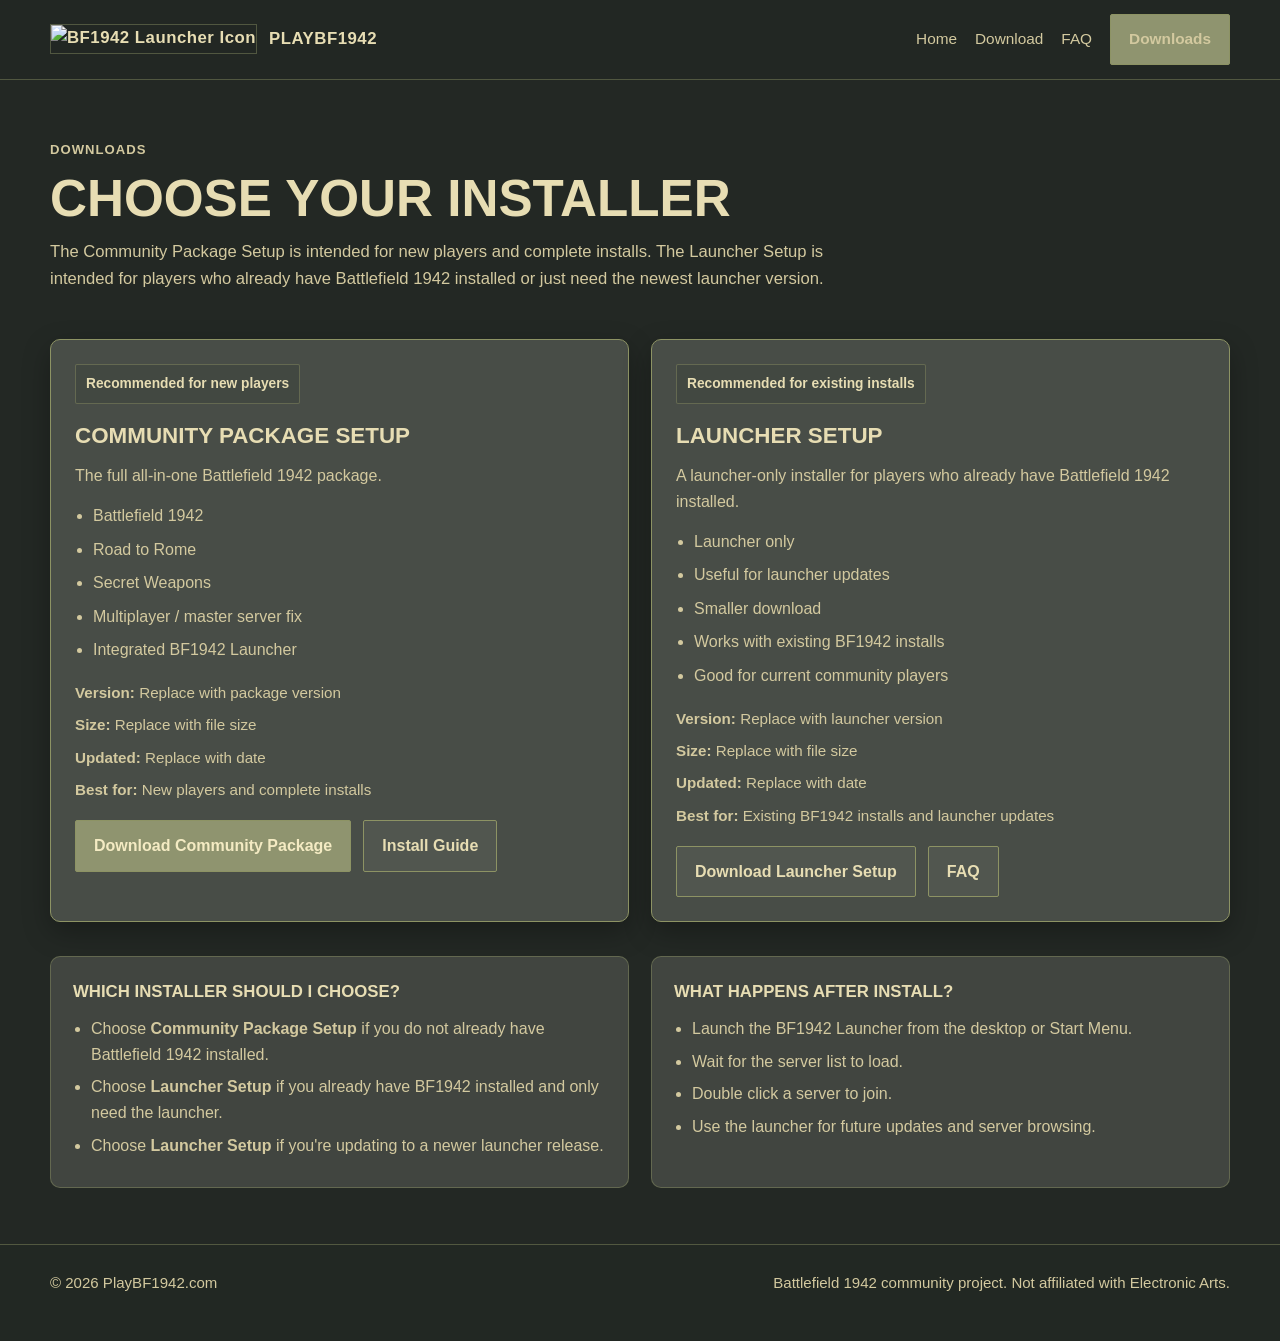
==== download.html @ 3306eda4 "Add downloads page with Community and Launcher Setup This file contains the HTML structure for the d" ====
<!DOCTYPE html>
<html lang="en">
<head>
  <meta charset="UTF-8" />
  <meta name="viewport" content="width=device-width, initial-scale=1.0" />
  <title>Downloads - PlayBF1942</title>
  <meta
    name="description"
    content="Download the Battlefield 1942 Community Package Setup or the Launcher Setup."
  />
  <style>
    :root {
      --bg: #2f3430;
      --bg-dark: #232824;
      --panel: #4a4f49;
      --panel-soft: #535851;
      --panel-alt: #434842;
      --border: #8d9364;
      --border-soft: rgba(141, 147, 100, 0.45);
      --text: #e7ddb3;
      --muted: #d3c99f;
      --accent: #8f946f;
      --accent-hover: #a0a57d;
      --button-text: #f4ebc3;
      --shadow: 0 10px 28px rgba(0, 0, 0, 0.28);
      --radius: 10px;
      --max-width: 1180px;
    }

    * { box-sizing: border-box; }

    body {
      margin: 0;
      font-family: Arial, Helvetica, sans-serif;
      background:
        linear-gradient(rgba(35, 40, 36, 0.94), rgba(35, 40, 36, 0.94)),
        var(--bg-dark);
      color: var(--text);
      line-height: 1.6;
    }

    a {
      color: inherit;
      text-decoration: none;
    }

    .container {
      width: min(calc(100% - 32px), var(--max-width));
      margin: 0 auto;
    }

    .nav {
      position: sticky;
      top: 0;
      z-index: 100;
      background: rgba(35, 40, 36, 0.96);
      border-bottom: 1px solid var(--border-soft);
    }

    .nav-inner {
      display: flex;
      align-items: center;
      justify-content: space-between;
      gap: 18px;
      padding: 14px 0;
    }

    .brand {
      display: flex;
      align-items: center;
      gap: 12px;
      font-weight: 800;
      font-size: 1.05rem;
      letter-spacing: 0.5px;
    }

    .brand img {
      height: 30px;
      border: 1px solid var(--border-soft);
    }

    .nav-links {
      display: flex;
      align-items: center;
      gap: 18px;
      flex-wrap: wrap;
    }

    .nav-links a {
      color: var(--muted);
      font-size: 0.96rem;
    }

    .nav-links a:hover {
      color: var(--text);
    }

    .btn {
      display: inline-block;
      padding: 12px 18px;
      border-radius: 2px;
      font-weight: 700;
      border: 1px solid var(--border);
      transition: 0.18s ease;
    }

    .btn:hover {
      transform: translateY(-1px);
    }

    .btn-primary {
      background: var(--accent);
      color: var(--button-text);
    }

    .btn-primary:hover {
      background: var(--accent-hover);
    }

    .btn-secondary {
      background: rgba(83, 88, 81, 0.82);
      color: var(--text);
    }

    .btn-secondary:hover {
      background: rgba(94, 100, 92, 0.92);
    }

    .page-header {
      padding: 56px 0 20px;
    }

    .eyebrow {
      display: inline-block;
      margin-bottom: 12px;
      color: var(--muted);
      font-weight: 700;
      font-size: 0.82rem;
      text-transform: uppercase;
      letter-spacing: 1px;
    }

    h1 {
      margin: 0 0 14px;
      font-size: clamp(2.3rem, 4vw, 3.9rem);
      line-height: 1.05;
      text-transform: uppercase;
    }

    .lead {
      margin: 0;
      color: var(--muted);
      max-width: 780px;
      font-size: 1.04rem;
    }

    .download-grid {
      display: grid;
      grid-template-columns: 1fr 1fr;
      gap: 22px;
      padding: 26px 0 34px;
    }

    .card {
      background: rgba(74, 79, 73, 0.96);
      border: 1px solid var(--border);
      border-radius: var(--radius);
      box-shadow: var(--shadow);
      padding: 24px;
    }

    .card h2 {
      margin: 0 0 10px;
      font-size: 1.4rem;
      text-transform: uppercase;
    }

    .card p {
      margin: 0 0 10px;
      color: var(--muted);
    }

    .badge {
      display: inline-block;
      margin-bottom: 14px;
      background: rgba(67, 72, 66, 0.92);
      border: 1px solid var(--border-soft);
      color: var(--text);
      padding: 8px 10px;
      font-size: 0.86rem;
      font-weight: 700;
      border-radius: 2px;
    }

    .list {
      margin: 14px 0 18px;
      padding-left: 18px;
      color: var(--muted);
    }

    .list li {
      margin-bottom: 8px;
    }

    .meta {
      display: grid;
      gap: 8px;
      margin: 18px 0;
      color: var(--muted);
      font-size: 0.95rem;
    }

    .actions {
      display: flex;
      flex-wrap: wrap;
      gap: 12px;
      margin-top: 18px;
    }

    .info-grid {
      display: grid;
      grid-template-columns: 1fr 1fr;
      gap: 22px;
      padding: 0 0 46px;
    }

    .info-card {
      background: rgba(67, 72, 66, 0.94);
      border: 1px solid var(--border-soft);
      border-radius: var(--radius);
      padding: 22px;
    }

    .info-card h3 {
      margin: 0 0 10px;
      text-transform: uppercase;
      font-size: 1.05rem;
    }

    .info-card p,
    .info-card ul {
      color: var(--muted);
      margin: 0;
    }

    .info-card ul {
      padding-left: 18px;
      margin-top: 10px;
    }

    .info-card li {
      margin-bottom: 7px;
    }

    .footer {
      margin-top: 10px;
      padding: 26px 0 46px;
      border-top: 1px solid var(--border-soft);
      background: rgba(35, 40, 36, 0.88);
      color: var(--muted);
      font-size: 0.94rem;
    }

    .footer-inner {
      display: flex;
      justify-content: space-between;
      gap: 16px;
      flex-wrap: wrap;
    }

    @media (max-width: 980px) {
      .download-grid,
      .info-grid {
        grid-template-columns: 1fr;
      }
    }

    @media (max-width: 720px) {
      .nav-inner {
        flex-direction: column;
        align-items: flex-start;
      }
    }
  </style>
</head>
<body>
  <header class="nav">
    <div class="container nav-inner">
      <a class="brand" href="index.html">
        <img src="images/launcher-icon.png" alt="BF1942 Launcher Icon" />
        <span>PLAYBF1942</span>
      </a>

      <nav class="nav-links">
        <a href="index.html">Home</a>
        <a href="download.html">Download</a>
        <a href="faq.html">FAQ</a>
        <a class="btn btn-primary" href="download.html">Downloads</a>
      </nav>
    </div>
  </header>

  <main class="container">
    <section class="page-header">
      <span class="eyebrow">Downloads</span>
      <h1>Choose your installer</h1>
      <p class="lead">
        The Community Package Setup is intended for new players and complete installs.
        The Launcher Setup is intended for players who already have Battlefield 1942 installed
        or just need the newest launcher version.
      </p>
    </section>

    <section class="download-grid">
      <article class="card">
        <span class="badge">Recommended for new players</span>
        <h2>Community Package Setup</h2>
        <p>
          The full all-in-one Battlefield 1942 package.
        </p>

        <ul class="list">
          <li>Battlefield 1942</li>
          <li>Road to Rome</li>
          <li>Secret Weapons</li>
          <li>Multiplayer / master server fix</li>
          <li>Integrated BF1942 Launcher</li>
        </ul>

        <div class="meta">
          <div><strong>Version:</strong> Replace with package version</div>
          <div><strong>Size:</strong> Replace with file size</div>
          <div><strong>Updated:</strong> Replace with date</div>
          <div><strong>Best for:</strong> New players and complete installs</div>
        </div>

        <div class="actions">
          <a class="btn btn-primary" href="https://example.com/community-package.exe">Download Community Package</a>
          <a class="btn btn-secondary" href="faq.html">Install Guide</a>
        </div>
      </article>

      <article class="card">
        <span class="badge">Recommended for existing installs</span>
        <h2>Launcher Setup</h2>
        <p>
          A launcher-only installer for players who already have Battlefield 1942 installed.
        </p>

        <ul class="list">
          <li>Launcher only</li>
          <li>Useful for launcher updates</li>
          <li>Smaller download</li>
          <li>Works with existing BF1942 installs</li>
          <li>Good for current community players</li>
        </ul>

        <div class="meta">
          <div><strong>Version:</strong> Replace with launcher version</div>
          <div><strong>Size:</strong> Replace with file size</div>
          <div><strong>Updated:</strong> Replace with date</div>
          <div><strong>Best for:</strong> Existing BF1942 installs and launcher updates</div>
        </div>

        <div class="actions">
          <a class="btn btn-secondary" href="https://example.com/launcher-setup.exe">Download Launcher Setup</a>
          <a class="btn btn-secondary" href="faq.html">FAQ</a>
        </div>
      </article>
    </section>

    <section class="info-grid">
      <article class="info-card">
        <h3>Which installer should I choose?</h3>
        <ul>
          <li>Choose <strong>Community Package Setup</strong> if you do not already have Battlefield 1942 installed.</li>
          <li>Choose <strong>Launcher Setup</strong> if you already have BF1942 installed and only need the launcher.</li>
          <li>Choose <strong>Launcher Setup</strong> if you're updating to a newer launcher release.</li>
        </ul>
      </article>

      <article class="info-card">
        <h3>What happens after install?</h3>
        <ul>
          <li>Launch the BF1942 Launcher from the desktop or Start Menu.</li>
          <li>Wait for the server list to load.</li>
          <li>Double click a server to join.</li>
          <li>Use the launcher for future updates and server browsing.</li>
        </ul>
      </article>
    </section>
  </main>

  <footer class="footer">
    <div class="container footer-inner">
      <div>© 2026 PlayBF1942.com</div>
      <div>Battlefield 1942 community project. Not affiliated with Electronic Arts.</div>
    </div>
  </footer>
</body>
</html>
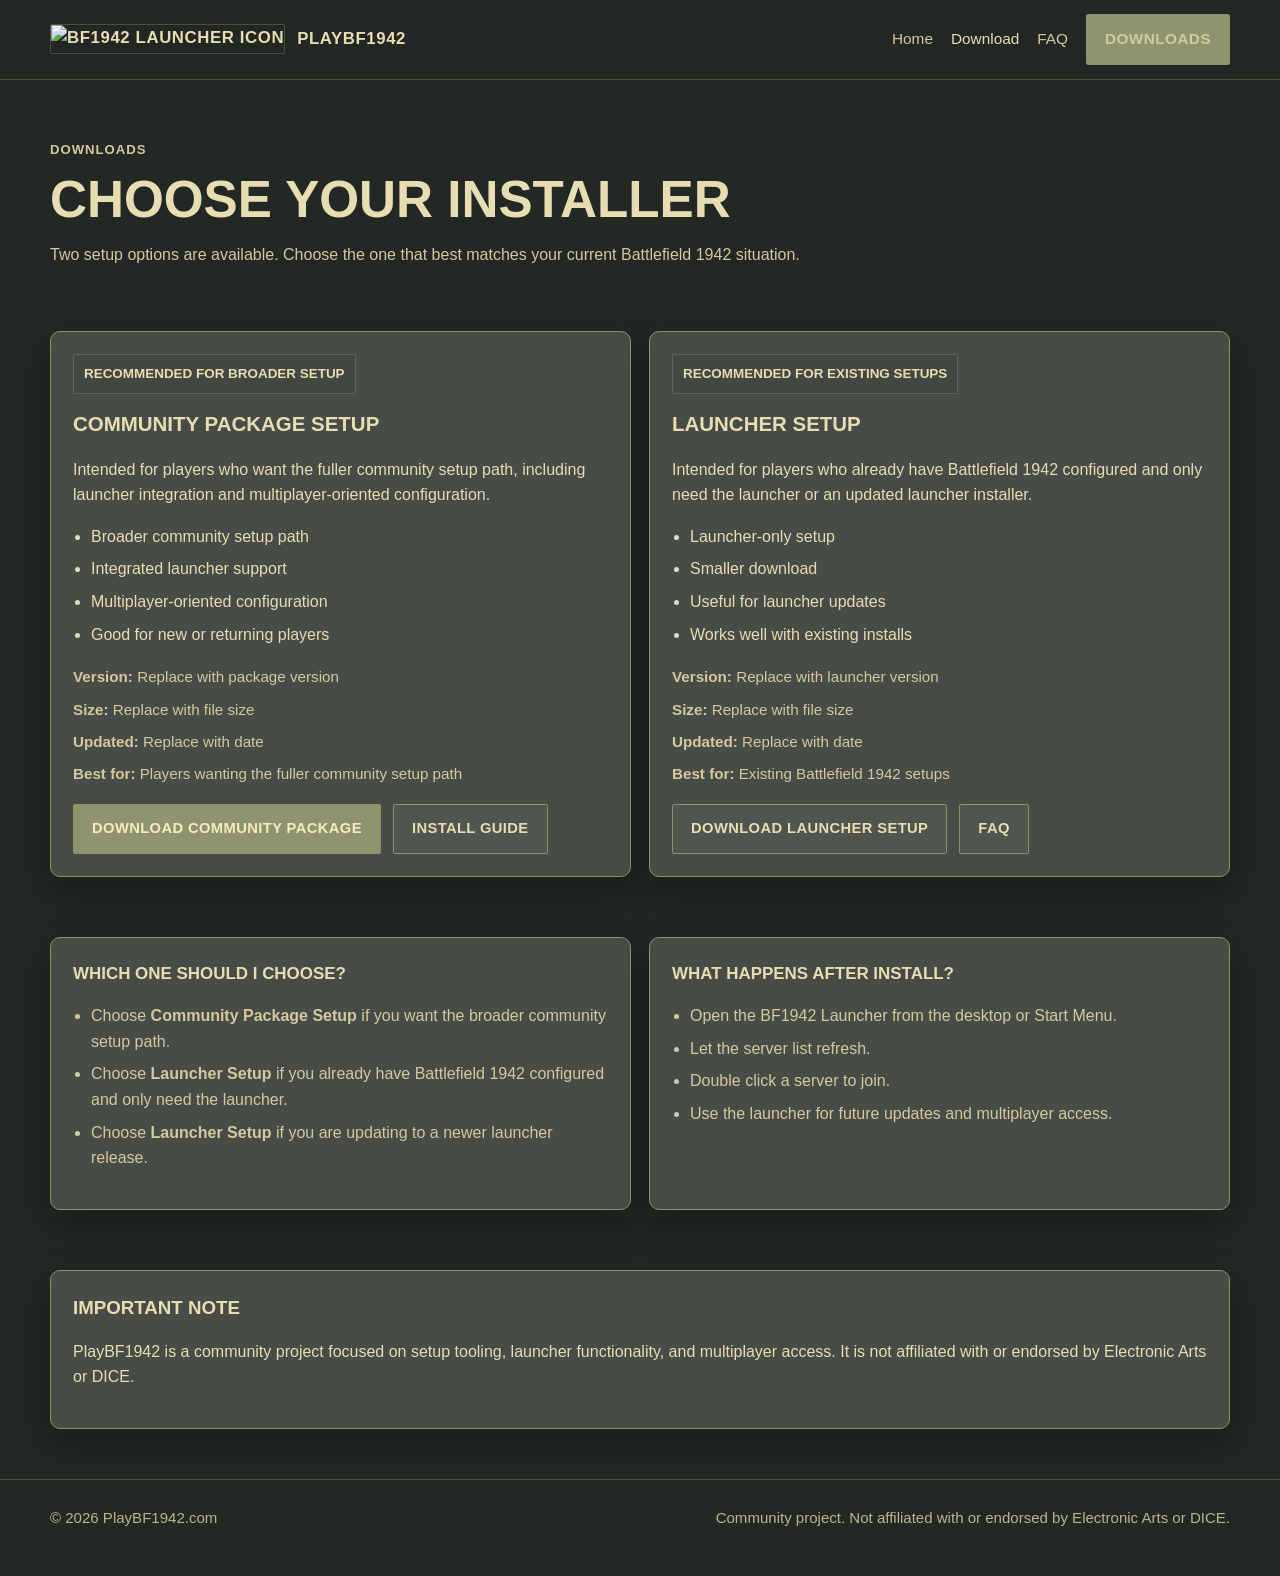
==== commit 4354b196: "Revise download.html for clarity and updates Updated the download page content and structure, includ" ====
--- a/download.html
+++ b/download.html
@@ -6,294 +6,21 @@
   <title>Downloads - PlayBF1942</title>
   <meta
     name="description"
-    content="Download the Battlefield 1942 Community Package Setup or the Launcher Setup."
+    content="Download the PlayBF1942 Community Package Setup or Launcher Setup."
   />
-  <style>
-    :root {
-      --bg: #2f3430;
-      --bg-dark: #232824;
-      --panel: #4a4f49;
-      --panel-soft: #535851;
-      --panel-alt: #434842;
-      --border: #8d9364;
-      --border-soft: rgba(141, 147, 100, 0.45);
-      --text: #e7ddb3;
-      --muted: #d3c99f;
-      --accent: #8f946f;
-      --accent-hover: #a0a57d;
-      --button-text: #f4ebc3;
-      --shadow: 0 10px 28px rgba(0, 0, 0, 0.28);
-      --radius: 10px;
-      --max-width: 1180px;
-    }
-
-    * { box-sizing: border-box; }
-
-    body {
-      margin: 0;
-      font-family: Arial, Helvetica, sans-serif;
-      background:
-        linear-gradient(rgba(35, 40, 36, 0.94), rgba(35, 40, 36, 0.94)),
-        var(--bg-dark);
-      color: var(--text);
-      line-height: 1.6;
-    }
-
-    a {
-      color: inherit;
-      text-decoration: none;
-    }
-
-    .container {
-      width: min(calc(100% - 32px), var(--max-width));
-      margin: 0 auto;
-    }
-
-    .nav {
-      position: sticky;
-      top: 0;
-      z-index: 100;
-      background: rgba(35, 40, 36, 0.96);
-      border-bottom: 1px solid var(--border-soft);
-    }
-
-    .nav-inner {
-      display: flex;
-      align-items: center;
-      justify-content: space-between;
-      gap: 18px;
-      padding: 14px 0;
-    }
-
-    .brand {
-      display: flex;
-      align-items: center;
-      gap: 12px;
-      font-weight: 800;
-      font-size: 1.05rem;
-      letter-spacing: 0.5px;
-    }
-
-    .brand img {
-      height: 30px;
-      border: 1px solid var(--border-soft);
-    }
-
-    .nav-links {
-      display: flex;
-      align-items: center;
-      gap: 18px;
-      flex-wrap: wrap;
-    }
-
-    .nav-links a {
-      color: var(--muted);
-      font-size: 0.96rem;
-    }
-
-    .nav-links a:hover {
-      color: var(--text);
-    }
-
-    .btn {
-      display: inline-block;
-      padding: 12px 18px;
-      border-radius: 2px;
-      font-weight: 700;
-      border: 1px solid var(--border);
-      transition: 0.18s ease;
-    }
-
-    .btn:hover {
-      transform: translateY(-1px);
-    }
-
-    .btn-primary {
-      background: var(--accent);
-      color: var(--button-text);
-    }
-
-    .btn-primary:hover {
-      background: var(--accent-hover);
-    }
-
-    .btn-secondary {
-      background: rgba(83, 88, 81, 0.82);
-      color: var(--text);
-    }
-
-    .btn-secondary:hover {
-      background: rgba(94, 100, 92, 0.92);
-    }
-
-    .page-header {
-      padding: 56px 0 20px;
-    }
-
-    .eyebrow {
-      display: inline-block;
-      margin-bottom: 12px;
-      color: var(--muted);
-      font-weight: 700;
-      font-size: 0.82rem;
-      text-transform: uppercase;
-      letter-spacing: 1px;
-    }
-
-    h1 {
-      margin: 0 0 14px;
-      font-size: clamp(2.3rem, 4vw, 3.9rem);
-      line-height: 1.05;
-      text-transform: uppercase;
-    }
-
-    .lead {
-      margin: 0;
-      color: var(--muted);
-      max-width: 780px;
-      font-size: 1.04rem;
-    }
-
-    .download-grid {
-      display: grid;
-      grid-template-columns: 1fr 1fr;
-      gap: 22px;
-      padding: 26px 0 34px;
-    }
-
-    .card {
-      background: rgba(74, 79, 73, 0.96);
-      border: 1px solid var(--border);
-      border-radius: var(--radius);
-      box-shadow: var(--shadow);
-      padding: 24px;
-    }
-
-    .card h2 {
-      margin: 0 0 10px;
-      font-size: 1.4rem;
-      text-transform: uppercase;
-    }
-
-    .card p {
-      margin: 0 0 10px;
-      color: var(--muted);
-    }
-
-    .badge {
-      display: inline-block;
-      margin-bottom: 14px;
-      background: rgba(67, 72, 66, 0.92);
-      border: 1px solid var(--border-soft);
-      color: var(--text);
-      padding: 8px 10px;
-      font-size: 0.86rem;
-      font-weight: 700;
-      border-radius: 2px;
-    }
-
-    .list {
-      margin: 14px 0 18px;
-      padding-left: 18px;
-      color: var(--muted);
-    }
-
-    .list li {
-      margin-bottom: 8px;
-    }
-
-    .meta {
-      display: grid;
-      gap: 8px;
-      margin: 18px 0;
-      color: var(--muted);
-      font-size: 0.95rem;
-    }
-
-    .actions {
-      display: flex;
-      flex-wrap: wrap;
-      gap: 12px;
-      margin-top: 18px;
-    }
-
-    .info-grid {
-      display: grid;
-      grid-template-columns: 1fr 1fr;
-      gap: 22px;
-      padding: 0 0 46px;
-    }
-
-    .info-card {
-      background: rgba(67, 72, 66, 0.94);
-      border: 1px solid var(--border-soft);
-      border-radius: var(--radius);
-      padding: 22px;
-    }
-
-    .info-card h3 {
-      margin: 0 0 10px;
-      text-transform: uppercase;
-      font-size: 1.05rem;
-    }
-
-    .info-card p,
-    .info-card ul {
-      color: var(--muted);
-      margin: 0;
-    }
-
-    .info-card ul {
-      padding-left: 18px;
-      margin-top: 10px;
-    }
-
-    .info-card li {
-      margin-bottom: 7px;
-    }
-
-    .footer {
-      margin-top: 10px;
-      padding: 26px 0 46px;
-      border-top: 1px solid var(--border-soft);
-      background: rgba(35, 40, 36, 0.88);
-      color: var(--muted);
-      font-size: 0.94rem;
-    }
-
-    .footer-inner {
-      display: flex;
-      justify-content: space-between;
-      gap: 16px;
-      flex-wrap: wrap;
-    }
-
-    @media (max-width: 980px) {
-      .download-grid,
-      .info-grid {
-        grid-template-columns: 1fr;
-      }
-    }
-
-    @media (max-width: 720px) {
-      .nav-inner {
-        flex-direction: column;
-        align-items: flex-start;
-      }
-    }
-  </style>
+  <link rel="stylesheet" href="styles.css" />
 </head>
 <body>
-  <header class="nav">
-    <div class="container nav-inner">
+  <header class="site-header">
+    <div class="container header-inner">
       <a class="brand" href="index.html">
         <img src="images/launcher-icon.png" alt="BF1942 Launcher Icon" />
-        <span>PLAYBF1942</span>
+        <span>PlayBF1942</span>
       </a>
 
       <nav class="nav-links">
         <a href="index.html">Home</a>
-        <a href="download.html">Download</a>
+        <a class="active" href="download.html">Download</a>
         <a href="faq.html">FAQ</a>
         <a class="btn btn-primary" href="download.html">Downloads</a>
       </nav>
@@ -305,64 +32,60 @@
       <span class="eyebrow">Downloads</span>
       <h1>Choose your installer</h1>
       <p class="lead">
-        The Community Package Setup is intended for new players and complete installs.
-        The Launcher Setup is intended for players who already have Battlefield 1942 installed
-        or just need the newest launcher version.
+        Two setup options are available. Choose the one that best matches your current Battlefield 1942 situation.
       </p>
     </section>
 
     <section class="download-grid">
-      <article class="card">
-        <span class="badge">Recommended for new players</span>
+      <article class="download-card">
+        <span class="badge">Recommended for broader setup</span>
         <h2>Community Package Setup</h2>
         <p>
-          The full all-in-one Battlefield 1942 package.
+          Intended for players who want the fuller community setup path, including launcher integration and multiplayer-oriented configuration.
         </p>
 
         <ul class="list">
-          <li>Battlefield 1942</li>
-          <li>Road to Rome</li>
-          <li>Secret Weapons</li>
-          <li>Multiplayer / master server fix</li>
-          <li>Integrated BF1942 Launcher</li>
+          <li>Broader community setup path</li>
+          <li>Integrated launcher support</li>
+          <li>Multiplayer-oriented configuration</li>
+          <li>Good for new or returning players</li>
         </ul>
 
         <div class="meta">
           <div><strong>Version:</strong> Replace with package version</div>
           <div><strong>Size:</strong> Replace with file size</div>
           <div><strong>Updated:</strong> Replace with date</div>
-          <div><strong>Best for:</strong> New players and complete installs</div>
+          <div><strong>Best for:</strong> Players wanting the fuller community setup path</div>
         </div>
 
-        <div class="actions">
+        <div class="card-actions">
           <a class="btn btn-primary" href="https://example.com/community-package.exe">Download Community Package</a>
           <a class="btn btn-secondary" href="faq.html">Install Guide</a>
         </div>
       </article>
 
-      <article class="card">
-        <span class="badge">Recommended for existing installs</span>
+      <article class="download-card">
+        <span class="badge">Recommended for existing setups</span>
         <h2>Launcher Setup</h2>
         <p>
-          A launcher-only installer for players who already have Battlefield 1942 installed.
+          Intended for players who already have Battlefield 1942 configured and only need the launcher or an updated launcher installer.
         </p>
 
         <ul class="list">
-          <li>Launcher only</li>
+          <li>Launcher-only setup</li>
+          <li>Smaller download</li>
           <li>Useful for launcher updates</li>
-          <li>Smaller download</li>
-          <li>Works with existing BF1942 installs</li>
-          <li>Good for current community players</li>
+          <li>Works well with existing installs</li>
         </ul>
 
         <div class="meta">
           <div><strong>Version:</strong> Replace with launcher version</div>
           <div><strong>Size:</strong> Replace with file size</div>
           <div><strong>Updated:</strong> Replace with date</div>
-          <div><strong>Best for:</strong> Existing BF1942 installs and launcher updates</div>
+          <div><strong>Best for:</strong> Existing Battlefield 1942 setups</div>
         </div>
 
-        <div class="actions">
+        <div class="card-actions">
           <a class="btn btn-secondary" href="https://example.com/launcher-setup.exe">Download Launcher Setup</a>
           <a class="btn btn-secondary" href="faq.html">FAQ</a>
         </div>
@@ -371,30 +94,40 @@
 
     <section class="info-grid">
       <article class="info-card">
-        <h3>Which installer should I choose?</h3>
+        <h3>Which one should I choose?</h3>
         <ul>
-          <li>Choose <strong>Community Package Setup</strong> if you do not already have Battlefield 1942 installed.</li>
-          <li>Choose <strong>Launcher Setup</strong> if you already have BF1942 installed and only need the launcher.</li>
-          <li>Choose <strong>Launcher Setup</strong> if you're updating to a newer launcher release.</li>
+          <li>Choose <strong>Community Package Setup</strong> if you want the broader community setup path.</li>
+          <li>Choose <strong>Launcher Setup</strong> if you already have Battlefield 1942 configured and only need the launcher.</li>
+          <li>Choose <strong>Launcher Setup</strong> if you are updating to a newer launcher release.</li>
         </ul>
       </article>
 
       <article class="info-card">
         <h3>What happens after install?</h3>
         <ul>
-          <li>Launch the BF1942 Launcher from the desktop or Start Menu.</li>
-          <li>Wait for the server list to load.</li>
+          <li>Open the BF1942 Launcher from the desktop or Start Menu.</li>
+          <li>Let the server list refresh.</li>
           <li>Double click a server to join.</li>
-          <li>Use the launcher for future updates and server browsing.</li>
+          <li>Use the launcher for future updates and multiplayer access.</li>
         </ul>
       </article>
     </section>
+
+    <section>
+      <div class="callout">
+        <h3>Important note</h3>
+        <p>
+          PlayBF1942 is a community project focused on setup tooling, launcher functionality, and multiplayer access.
+          It is not affiliated with or endorsed by Electronic Arts or DICE.
+        </p>
+      </div>
+    </section>
   </main>
 
-  <footer class="footer">
+  <footer class="site-footer">
     <div class="container footer-inner">
       <div>© 2026 PlayBF1942.com</div>
-      <div>Battlefield 1942 community project. Not affiliated with Electronic Arts.</div>
+      <div>Community project. Not affiliated with or endorsed by Electronic Arts or DICE.</div>
     </div>
   </footer>
 </body>
--- a/styles.css
+++ b/styles.css
@@ -0,0 +1,478 @@
+:root {
+  --bg: #2f3430;
+  --bg-deep: #232824;
+  --bg-overlay: rgba(35, 40, 36, 0.9);
+
+  --panel: #4a4f49;
+  --panel-2: #535851;
+  --panel-3: #434842;
+
+  --border: #8d9364;
+  --border-soft: rgba(141, 147, 100, 0.38);
+
+  --text: #e7ddb3;
+  --text-soft: #d3c99f;
+  --text-dim: #bdb38d;
+
+  --accent: #8f946f;
+  --accent-hover: #a2a783;
+  --accent-2: #6d7256;
+
+  --button-text: #f5ecc5;
+
+  --success: #95a27a;
+  --warning: #b6a06a;
+
+  --shadow: 0 14px 34px rgba(0, 0, 0, 0.28);
+  --radius: 10px;
+  --radius-sm: 6px;
+  --max-width: 1180px;
+  --transition: 0.18s ease;
+}
+
+* {
+  box-sizing: border-box;
+}
+
+html {
+  scroll-behavior: smooth;
+}
+
+body {
+  margin: 0;
+  font-family: Arial, Helvetica, sans-serif;
+  color: var(--text);
+  background: linear-gradient(rgba(35, 40, 36, 0.95), rgba(35, 40, 36, 0.95)), var(--bg-deep);
+  line-height: 1.6;
+}
+
+body.home-page {
+  background:
+    linear-gradient(rgba(35, 40, 36, 0.82), rgba(35, 40, 36, 0.9)),
+    url("images/gameplay.jpg") center top / cover fixed no-repeat,
+    var(--bg-deep);
+}
+
+a {
+  color: inherit;
+  text-decoration: none;
+}
+
+img {
+  max-width: 100%;
+  display: block;
+}
+
+.container {
+  width: min(calc(100% - 32px), var(--max-width));
+  margin: 0 auto;
+}
+
+.site-header {
+  position: sticky;
+  top: 0;
+  z-index: 100;
+  background: rgba(35, 40, 36, 0.94);
+  border-bottom: 1px solid var(--border-soft);
+  backdrop-filter: blur(10px);
+}
+
+.header-inner {
+  display: flex;
+  align-items: center;
+  justify-content: space-between;
+  gap: 18px;
+  padding: 14px 0;
+}
+
+.brand {
+  display: flex;
+  align-items: center;
+  gap: 12px;
+  font-weight: 800;
+  font-size: 1.05rem;
+  letter-spacing: 0.6px;
+  text-transform: uppercase;
+}
+
+.brand img {
+  height: 30px;
+  width: auto;
+  border: 1px solid var(--border-soft);
+  border-radius: 2px;
+}
+
+.nav-links {
+  display: flex;
+  align-items: center;
+  gap: 18px;
+  flex-wrap: wrap;
+}
+
+.nav-links a {
+  color: var(--text-soft);
+  font-size: 0.96rem;
+}
+
+.nav-links a:hover,
+.nav-links a.active {
+  color: var(--text);
+}
+
+.btn {
+  display: inline-block;
+  padding: 12px 18px;
+  border: 1px solid var(--border);
+  border-radius: 2px;
+  font-weight: 700;
+  transition: var(--transition);
+  cursor: pointer;
+  text-transform: uppercase;
+  letter-spacing: 0.4px;
+  font-size: 0.92rem;
+}
+
+.btn:hover {
+  transform: translateY(-1px);
+}
+
+.btn-primary {
+  background: var(--accent);
+  color: var(--button-text);
+}
+
+.btn-primary:hover {
+  background: var(--accent-hover);
+}
+
+.btn-secondary {
+  background: rgba(83, 88, 81, 0.84);
+  color: var(--text);
+}
+
+.btn-secondary:hover {
+  background: rgba(94, 100, 92, 0.96);
+}
+
+.hero {
+  padding: 72px 0 40px;
+}
+
+.hero-grid {
+  display: grid;
+  grid-template-columns: 1.08fr 0.92fr;
+  gap: 28px;
+  align-items: center;
+}
+
+.eyebrow {
+  display: inline-block;
+  margin-bottom: 14px;
+  color: var(--text-soft);
+  font-weight: 700;
+  font-size: 0.82rem;
+  letter-spacing: 1px;
+  text-transform: uppercase;
+}
+
+h1 {
+  margin: 0 0 16px;
+  font-size: clamp(2.5rem, 5vw, 4.5rem);
+  line-height: 1.02;
+  text-transform: uppercase;
+}
+
+.hero p,
+.lead,
+.section-copy,
+.card p,
+.info-card p,
+.info-card ul,
+.faq-item p,
+.faq-item ul,
+.step p {
+  color: var(--text-soft);
+}
+
+.hero p {
+  margin: 0 0 24px;
+  font-size: 1.05rem;
+  max-width: 720px;
+}
+
+.hero-actions,
+.card-actions {
+  display: flex;
+  flex-wrap: wrap;
+  gap: 12px;
+}
+
+.hero-actions {
+  margin-bottom: 22px;
+}
+
+.hero-meta {
+  display: flex;
+  flex-wrap: wrap;
+  gap: 18px;
+  color: var(--text-soft);
+  font-size: 0.94rem;
+}
+
+.panel,
+.feature-card,
+.step,
+.download-card,
+.info-card,
+.faq-item,
+.callout,
+.screenshot-card {
+  background: rgba(74, 79, 73, 0.95);
+  border: 1px solid var(--border);
+  border-radius: var(--radius);
+  box-shadow: var(--shadow);
+}
+
+.panel {
+  padding: 18px;
+}
+
+.launcher-preview {
+  aspect-ratio: 16 / 10;
+  border-radius: var(--radius-sm);
+  border: 1px solid var(--border-soft);
+  background:
+    linear-gradient(rgba(0, 0, 0, 0.08), rgba(0, 0, 0, 0.16)),
+    url("images/launcher-screenshot.jpg") center / cover no-repeat,
+    var(--panel-3);
+  display: flex;
+  align-items: flex-end;
+  padding: 14px;
+}
+
+.preview-badge {
+  background: rgba(47, 52, 48, 0.92);
+  border: 1px solid var(--border);
+  padding: 8px 12px;
+  border-radius: 2px;
+  font-weight: 700;
+  font-size: 0.9rem;
+  text-transform: uppercase;
+}
+
+.hero-stats {
+  display: grid;
+  grid-template-columns: 1fr 1fr;
+  gap: 12px;
+  margin-top: 14px;
+}
+
+.mini-stat {
+  background: rgba(67, 72, 66, 0.92);
+  border: 1px solid var(--border-soft);
+  border-radius: var(--radius-sm);
+  padding: 14px;
+}
+
+.mini-stat strong {
+  display: block;
+  margin-bottom: 4px;
+  font-size: 1.02rem;
+}
+
+section {
+  padding: 30px 0;
+}
+
+.section-title {
+  margin: 0 0 10px;
+  font-size: 2rem;
+  text-transform: uppercase;
+}
+
+.section-copy {
+  margin: 0 0 24px;
+  max-width: 800px;
+}
+
+.features-grid,
+.steps-grid,
+.download-grid,
+.info-grid,
+.screenshot-grid,
+.cta-grid {
+  display: grid;
+  gap: 18px;
+}
+
+.features-grid {
+  grid-template-columns: repeat(3, 1fr);
+}
+
+.steps-grid {
+  grid-template-columns: repeat(4, 1fr);
+}
+
+.download-grid,
+.info-grid,
+.cta-grid,
+.screenshot-grid {
+  grid-template-columns: 1fr 1fr;
+}
+
+.feature-card,
+.step,
+.download-card,
+.info-card,
+.screenshot-card,
+.callout {
+  padding: 22px;
+}
+
+.feature-card h3,
+.step h3,
+.download-card h2,
+.info-card h3,
+.faq-item h2,
+.callout h3,
+.screenshot-card h3 {
+  margin: 0 0 10px;
+  text-transform: uppercase;
+}
+
+.feature-card h3,
+.step h3,
+.info-card h3,
+.screenshot-card h3 {
+  font-size: 1.06rem;
+}
+
+.download-card h2,
+.faq-item h2 {
+  font-size: 1.28rem;
+}
+
+.list,
+.info-card ul,
+.faq-item ul {
+  padding-left: 18px;
+}
+
+.list li,
+.info-card li,
+.faq-item li {
+  margin-bottom: 7px;
+}
+
+.step-number {
+  width: 38px;
+  height: 38px;
+  display: inline-flex;
+  align-items: center;
+  justify-content: center;
+  border: 1px solid var(--border);
+  background: var(--accent);
+  color: var(--button-text);
+  font-weight: 800;
+  margin-bottom: 12px;
+}
+
+.badge {
+  display: inline-block;
+  margin-bottom: 14px;
+  background: rgba(67, 72, 66, 0.94);
+  border: 1px solid var(--border-soft);
+  color: var(--text);
+  padding: 8px 10px;
+  font-size: 0.84rem;
+  font-weight: 700;
+  border-radius: 2px;
+  text-transform: uppercase;
+}
+
+.meta {
+  display: grid;
+  gap: 8px;
+  margin: 18px 0;
+  color: var(--text-soft);
+  font-size: 0.95rem;
+}
+
+.page-header {
+  padding: 56px 0 18px;
+}
+
+.page-header h1 {
+  font-size: clamp(2.2rem, 4vw, 3.9rem);
+}
+
+.screenshot-frame {
+  aspect-ratio: 16 / 10;
+  border-radius: var(--radius-sm);
+  border: 1px solid var(--border-soft);
+  background: var(--panel-3) center / cover no-repeat;
+  margin-bottom: 14px;
+}
+
+.screenshot-frame.launcher {
+  background-image: url("images/launcher-screenshot.jpg");
+}
+
+.screenshot-frame.gameplay {
+  background-image: url("images/gameplay.jpg");
+}
+
+.faq-list {
+  display: grid;
+  gap: 16px;
+  padding: 24px 0 10px;
+}
+
+.site-footer {
+  margin-top: 20px;
+  padding: 26px 0 46px;
+  border-top: 1px solid var(--border-soft);
+  background: rgba(35, 40, 36, 0.88);
+  color: var(--text-dim);
+  font-size: 0.94rem;
+}
+
+.footer-inner {
+  display: flex;
+  justify-content: space-between;
+  gap: 16px;
+  flex-wrap: wrap;
+}
+
+@media (max-width: 980px) {
+  .hero-grid,
+  .features-grid,
+  .steps-grid,
+  .download-grid,
+  .info-grid,
+  .cta-grid,
+  .screenshot-grid {
+    grid-template-columns: 1fr;
+  }
+
+  .hero {
+    padding-top: 48px;
+  }
+}
+
+@media (max-width: 720px) {
+  .header-inner {
+    flex-direction: column;
+    align-items: flex-start;
+  }
+
+  .hero-meta,
+  .hero-stats {
+    grid-template-columns: 1fr;
+  }
+
+  .hero-meta {
+    flex-direction: column;
+    gap: 8px;
+  }
+}
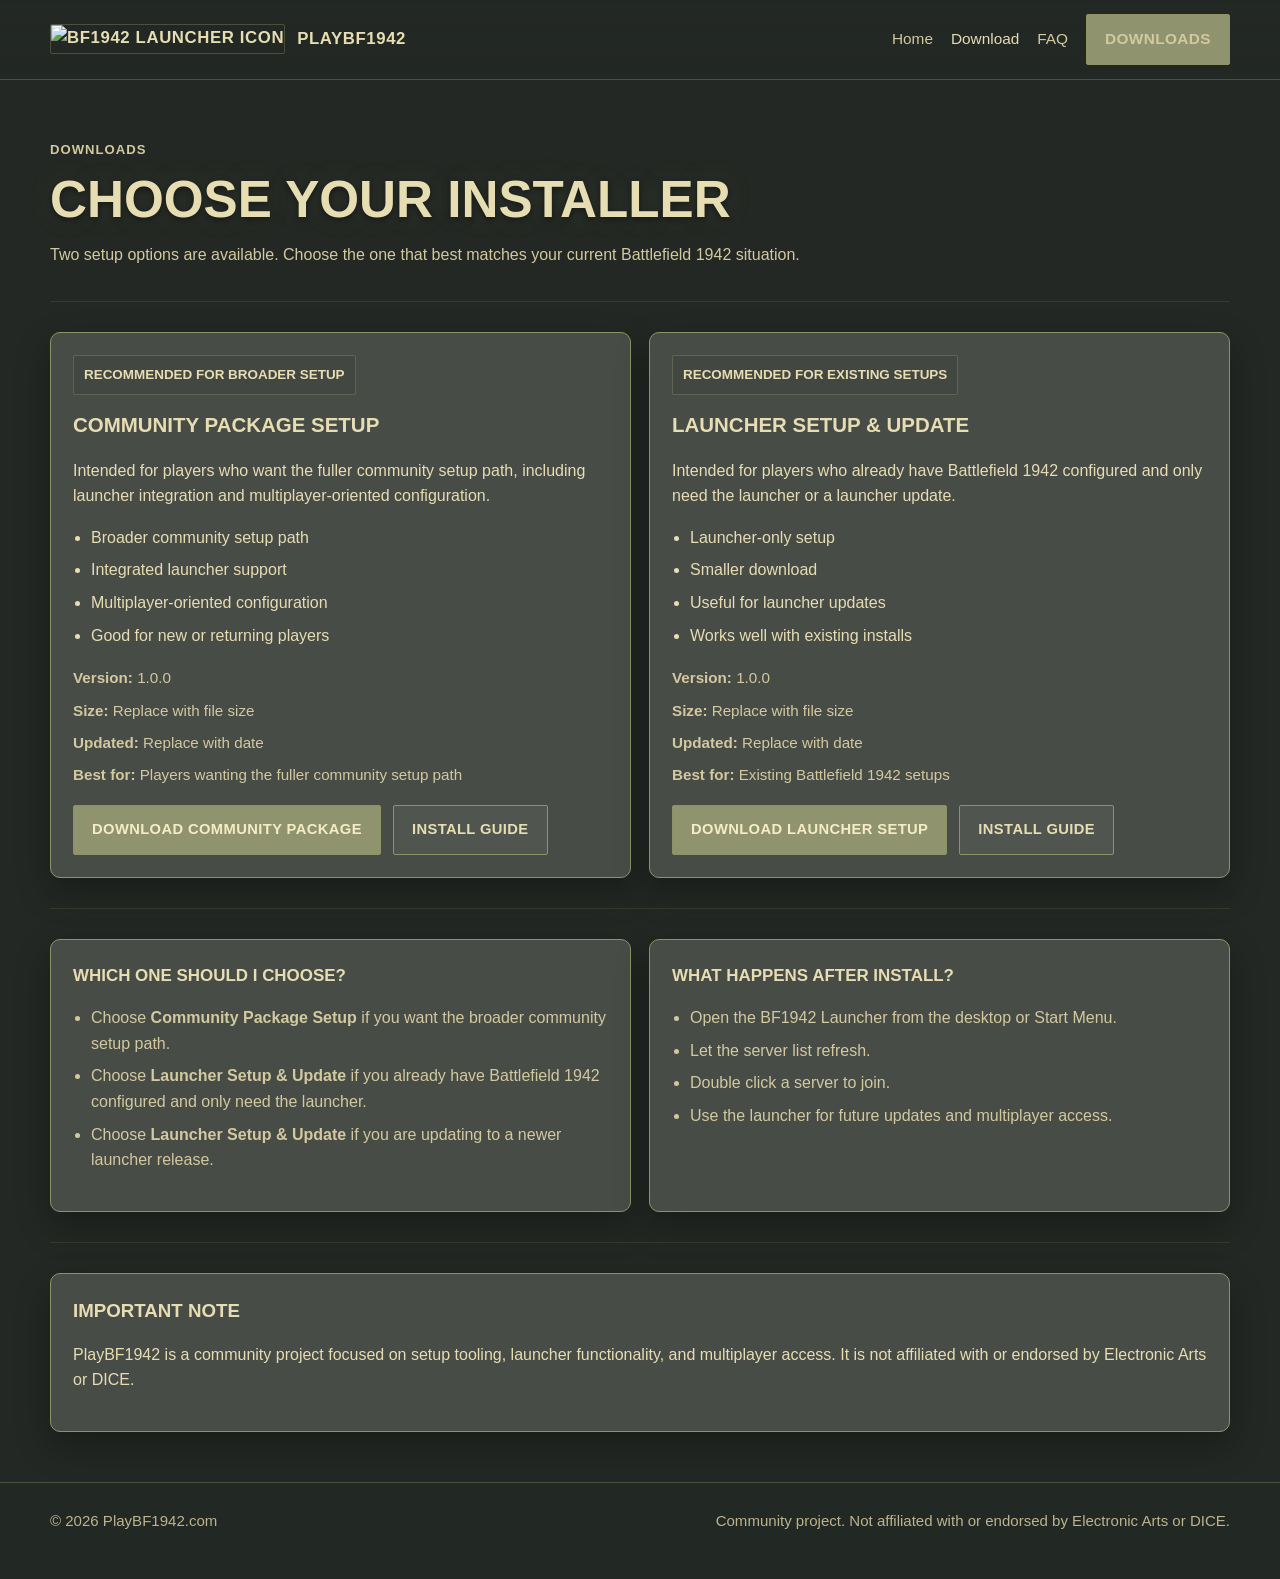
==== commit c7c71ff8: "Update download links to GitHub releases" ====
--- a/download.html
+++ b/download.html
@@ -6,7 +6,7 @@
   <title>Downloads - PlayBF1942</title>
   <meta
     name="description"
-    content="Download the PlayBF1942 Community Package Setup or Launcher Setup."
+    content="Download the PlayBF1942 Community Package Setup or Launcher Setup & Update."
   />
   <link rel="stylesheet" href="styles.css" />
 </head>
@@ -52,23 +52,23 @@
         </ul>
 
         <div class="meta">
-          <div><strong>Version:</strong> Replace with package version</div>
+          <div><strong>Version:</strong> <span id="community-version">Loading...</span></div>
           <div><strong>Size:</strong> Replace with file size</div>
           <div><strong>Updated:</strong> Replace with date</div>
           <div><strong>Best for:</strong> Players wanting the fuller community setup path</div>
         </div>
 
         <div class="card-actions">
-          <a class="btn btn-primary" href="https://example.com/community-package.exe">Download Community Package</a>
+          <a class="btn btn-primary" href="https://github.com/TheHogSqueezer/playbf1942-downloads/releases/latest/download/BF1942CommunityPackageSetup.exe">Download Community Package</a>
           <a class="btn btn-secondary" href="faq.html">Install Guide</a>
         </div>
       </article>
 
       <article class="download-card">
         <span class="badge">Recommended for existing setups</span>
-        <h2>Launcher Setup</h2>
+        <h2>Launcher Setup &amp; Update</h2>
         <p>
-          Intended for players who already have Battlefield 1942 configured and only need the launcher or an updated launcher installer.
+          Intended for players who already have Battlefield 1942 configured and only need the launcher or a launcher update.
         </p>
 
         <ul class="list">
@@ -79,15 +79,15 @@
         </ul>
 
         <div class="meta">
-          <div><strong>Version:</strong> Replace with launcher version</div>
+          <div><strong>Version:</strong> <span id="launcher-version">Loading...</span></div>
           <div><strong>Size:</strong> Replace with file size</div>
           <div><strong>Updated:</strong> Replace with date</div>
           <div><strong>Best for:</strong> Existing Battlefield 1942 setups</div>
         </div>
 
         <div class="card-actions">
-          <a class="btn btn-secondary" href="https://example.com/launcher-setup.exe">Download Launcher Setup</a>
-          <a class="btn btn-secondary" href="faq.html">FAQ</a>
+          <a class="btn btn-primary" href="https://github.com/TheHogSqueezer/playbf1942-downloads/releases/latest/download/BF1942LauncherSetup.exe">Download Launcher Setup</a>
+          <a class="btn btn-secondary" href="faq.html">Install Guide</a>
         </div>
       </article>
     </section>
@@ -97,8 +97,8 @@
         <h3>Which one should I choose?</h3>
         <ul>
           <li>Choose <strong>Community Package Setup</strong> if you want the broader community setup path.</li>
-          <li>Choose <strong>Launcher Setup</strong> if you already have Battlefield 1942 configured and only need the launcher.</li>
-          <li>Choose <strong>Launcher Setup</strong> if you are updating to a newer launcher release.</li>
+          <li>Choose <strong>Launcher Setup &amp; Update</strong> if you already have Battlefield 1942 configured and only need the launcher.</li>
+          <li>Choose <strong>Launcher Setup &amp; Update</strong> if you are updating to a newer launcher release.</li>
         </ul>
       </article>
 
@@ -130,5 +130,41 @@
       <div>Community project. Not affiliated with or endorsed by Electronic Arts or DICE.</div>
     </div>
   </footer>
+
+<script>
+async function loadLauncherVersion() {
+  try {
+    const response = await fetch("launcher-version.json?t=" + Date.now(), {
+      cache: "no-store"
+    });
+
+    if (!response.ok) {
+      throw new Error("Failed to fetch version");
+    }
+
+    const data = await response.json();
+
+    const version = data.launcherVersion || "Unknown";
+
+    const launcherEl = document.getElementById("launcher-version");
+    const communityEl = document.getElementById("community-version");
+
+    if (launcherEl) launcherEl.textContent = version;
+    if (communityEl) communityEl.textContent = version;
+
+  } catch (error) {
+    console.error("Version fetch failed:", error);
+
+    const launcherEl = document.getElementById("launcher-version");
+    const communityEl = document.getElementById("community-version");
+
+    if (launcherEl) launcherEl.textContent = "Unknown";
+    if (communityEl) communityEl.textContent = "Unknown";
+  }
+}
+
+loadLauncherVersion();
+</script>
+  
 </body>
 </html>
--- a/styles.css
+++ b/styles.css
@@ -72,7 +72,11 @@
   position: sticky;
   top: 0;
   z-index: 100;
-  background: rgba(35, 40, 36, 0.94);
+  background: linear-gradient(
+    180deg,
+    rgba(35, 40, 36, 0.98),
+    rgba(35, 40, 36, 0.92)
+  );
   border-bottom: 1px solid var(--border-soft);
   backdrop-filter: blur(10px);
 }
@@ -160,7 +164,7 @@
 
 .hero-grid {
   display: grid;
-  grid-template-columns: 1.08fr 0.92fr;
+  grid-template-columns: 1.15fr 0.85fr;
   gap: 28px;
   align-items: center;
 }
@@ -180,6 +184,9 @@
   font-size: clamp(2.5rem, 5vw, 4.5rem);
   line-height: 1.02;
   text-transform: uppercase;
+  text-shadow:
+    0 2px 6px rgba(0, 0, 0, 0.45),
+    0 0 30px rgba(180, 170, 120, 0.12);
 }
 
 .hero p,
@@ -320,6 +327,14 @@
   grid-template-columns: 1fr 1fr;
 }
 
+section {
+  padding: 30px 0;
+}
+
+section + section {
+  border-top: 1px solid rgba(141, 147, 100, 0.16);
+}
+
 .feature-card,
 .step,
 .download-card,
@@ -345,6 +360,19 @@
 .info-card h3,
 .screenshot-card h3 {
   font-size: 1.06rem;
+}
+
+.feature-card,
+.callout,
+.download-card {
+  transition: transform 0.18s ease, border-color 0.18s ease, box-shadow 0.18s ease;
+}
+
+.feature-card:hover,
+.callout:hover,
+.download-card:hover {
+  transform: translateY(-4px);
+  border-color: #a2a783;
 }
 
 .download-card h2,
@@ -390,6 +418,85 @@
   text-transform: uppercase;
 }
 
+.faq-list {
+  display: grid;
+  gap: 14px;
+  padding: 24px 0 10px;
+}
+
+.faq-item {
+  background: rgba(74, 79, 73, 0.96);
+  border: 1px solid var(--border);
+  border-radius: var(--radius);
+  box-shadow: var(--shadow);
+  overflow: hidden;
+  padding: 0;
+}
+
+.faq-item details {
+  width: 100%;
+}
+
+.faq-item summary {
+  list-style: none;
+  cursor: pointer;
+  padding: 20px 26px;
+  padding-left: 30px;
+  font-size: 1.15rem;
+  font-weight: 800;
+  text-transform: uppercase;
+  color: var(--text);
+  display: flex;
+  align-items: center;
+  justify-content: space-between;
+  gap: 16px;
+  transition: background 0.18s ease;
+}
+
+.faq-item summary:hover {
+  background: rgba(83, 88, 81, 0.38);
+}
+
+.faq-item summary::-webkit-details-marker {
+  display: none;
+}
+
+.faq-item summary::after {
+  content: "+";
+  font-size: 1.4rem;
+  line-height: 1;
+  color: var(--text-soft);
+  flex-shrink: 0;
+}
+
+.faq-item details[open] summary::after {
+  content: "–";
+}
+
+.faq-answer {
+  padding: 0 26px 22px;
+  margin-top: 14px;
+  color: var(--text-soft);
+  border-top: 1px solid var(--border-soft);
+}
+
+.faq-answer p,
+.faq-answer ul {
+  margin: 16px 0 0;
+}
+
+.faq-answer ul {
+  padding-left: 20px;
+}
+
+.faq-answer li {
+  margin-bottom: 8px;
+}
+
+.faq-answer strong {
+  color: var(--text);
+}
+
 .meta {
   display: grid;
   gap: 8px;
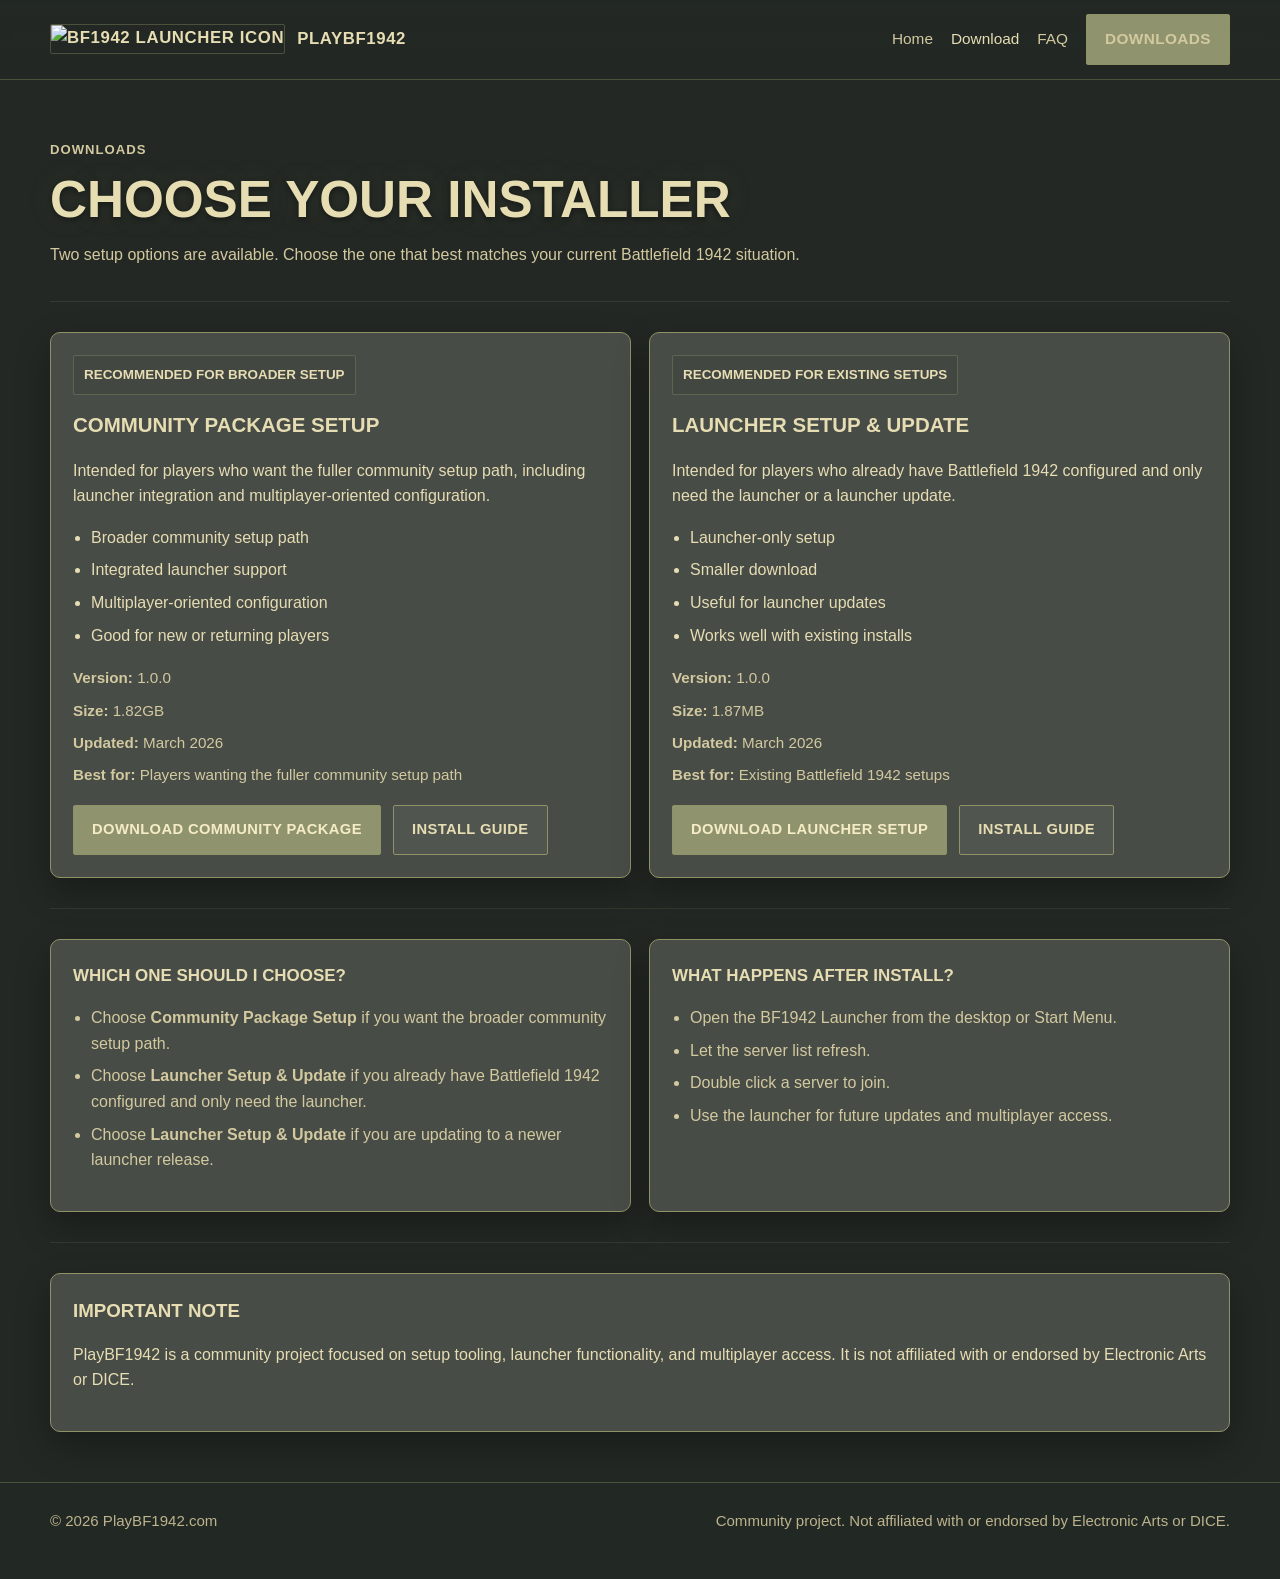
==== commit 251e870e: "Update file size and updated date in download.html" ====
--- a/download.html
+++ b/download.html
@@ -53,8 +53,8 @@
 
         <div class="meta">
           <div><strong>Version:</strong> <span id="community-version">Loading...</span></div>
-          <div><strong>Size:</strong> Replace with file size</div>
-          <div><strong>Updated:</strong> Replace with date</div>
+          <div><strong>Size:</strong> 1.82GB</div>
+          <div><strong>Updated:</strong> March 2026</div>
           <div><strong>Best for:</strong> Players wanting the fuller community setup path</div>
         </div>
 
@@ -80,8 +80,8 @@
 
         <div class="meta">
           <div><strong>Version:</strong> <span id="launcher-version">Loading...</span></div>
-          <div><strong>Size:</strong> Replace with file size</div>
-          <div><strong>Updated:</strong> Replace with date</div>
+          <div><strong>Size:</strong> 1.87MB</div>
+          <div><strong>Updated:</strong> March 2026</div>
           <div><strong>Best for:</strong> Existing Battlefield 1942 setups</div>
         </div>
 
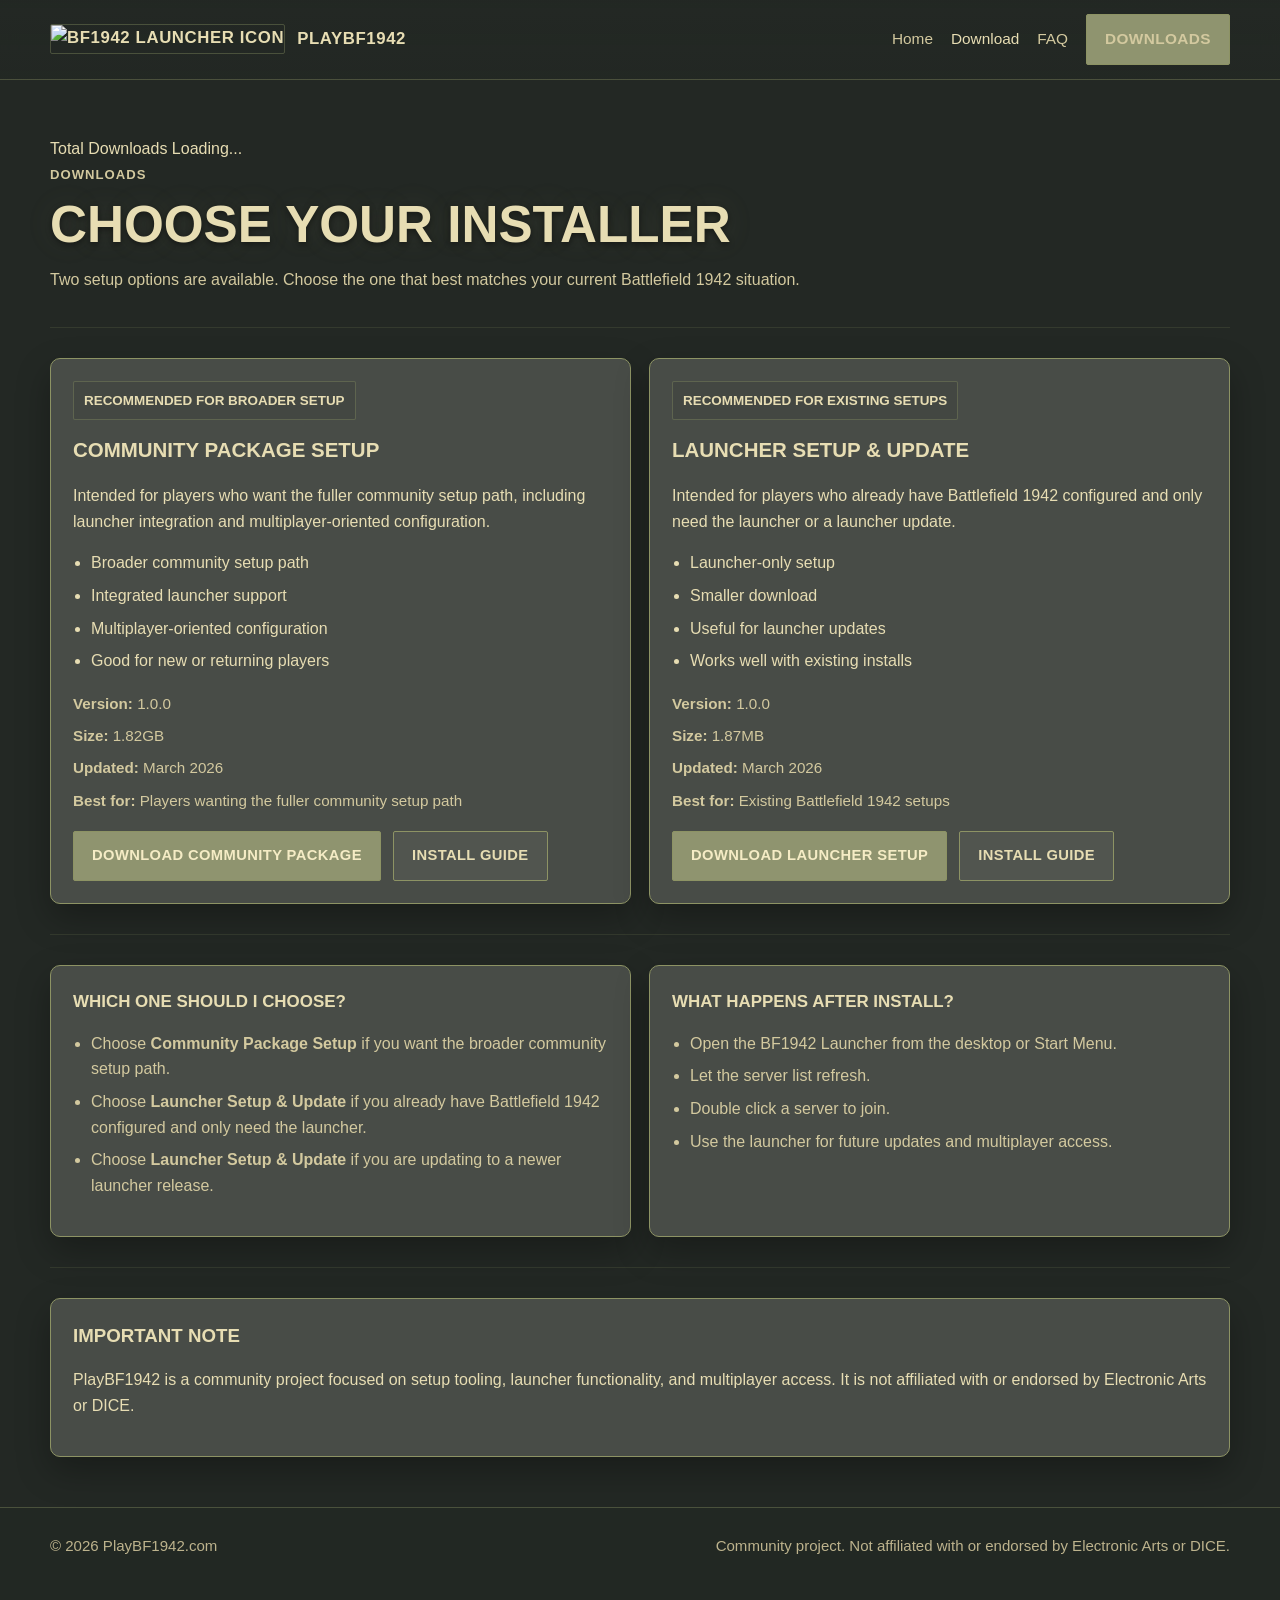
==== commit df2cbe56: "Add download stats section to download.html" ====
--- a/download.html
+++ b/download.html
@@ -29,6 +29,10 @@
 
   <main class="container">
     <section class="page-header">
+      <div class="download-stats">
+          <span class="stat-label">Total Downloads</span>
+          <span class="stat-value" id="download-count">Loading...</span>
+      </div>
       <span class="eyebrow">Downloads</span>
       <h1>Choose your installer</h1>
       <p class="lead">
@@ -165,6 +169,40 @@
 
 loadLauncherVersion();
 </script>
+
+<script>
+async function loadDownloadStats() {
+  try {
+    const response = await fetch(
+      "https://api.github.com/repos/TheHogSqueezer/playbf1942-downloads/releases/latest"
+    );
+
+    if (!response.ok) {
+      throw new Error("Failed to fetch release data");
+    }
+
+    const data = await response.json();
+
+    let total = 0;
+
+    if (data.assets && data.assets.length > 0) {
+      data.assets.forEach(asset => {
+        total += asset.download_count;
+      });
+    }
+
+    const el = document.getElementById("download-count");
+    if (el) {
+      el.textContent = total.toLocaleString();
+    }
+
+  } catch (err) {
+    console.error("Download stat error:", err);
+  }
+}
+
+loadDownloadStats();
+</script>
   
 </body>
 </html>
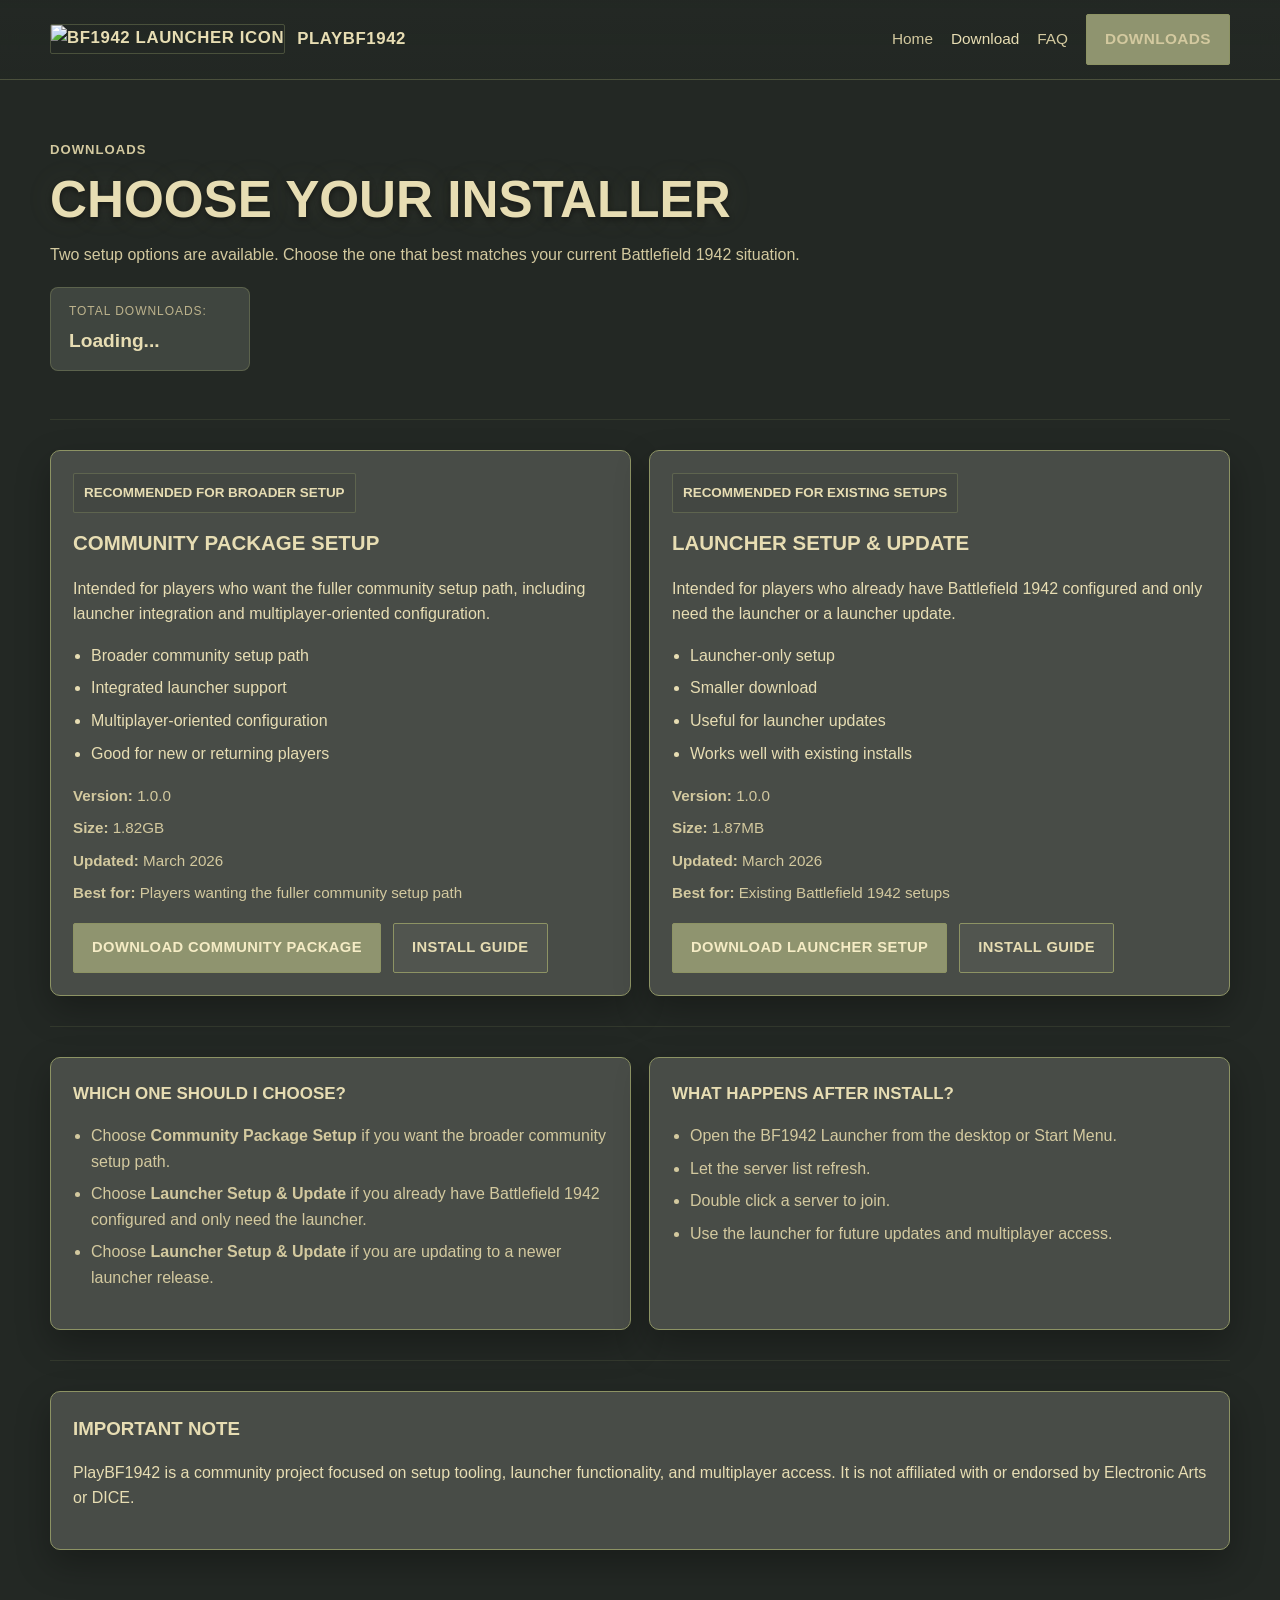
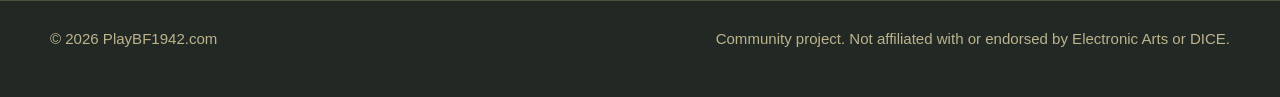
==== commit 01fad848: "Update download label and remove version display" ====
--- a/download.html
+++ b/download.html
@@ -29,15 +29,18 @@
 
   <main class="container">
     <section class="page-header">
-      <div class="download-stats">
-          <span class="stat-label">Total Downloads</span>
-          <span class="stat-value" id="download-count">Loading...</span>
-      </div>
       <span class="eyebrow">Downloads</span>
       <h1>Choose your installer</h1>
       <p class="lead">
         Two setup options are available. Choose the one that best matches your current Battlefield 1942 situation.
       </p>
+
+        <div class="download-meta-strip">
+    <div class="download-meta-item">
+      <span class="download-meta-label">Total Downloads:</span>
+      <strong id="download-count">Loading...</strong>
+    </div>
+      
     </section>
 
     <section class="download-grid">
--- a/styles.css
+++ b/styles.css
@@ -535,6 +535,35 @@
   padding: 24px 0 10px;
 }
 
+.download-meta-strip {
+  display: flex;
+  flex-wrap: wrap;
+  gap: 16px;
+  margin: 20px 0 30px;
+}
+
+.download-meta-item {
+  background: rgba(74, 79, 73, 0.75);
+  border: 1px solid var(--border-soft);
+  border-radius: 8px;
+  padding: 14px 18px;
+  min-width: 200px;
+}
+
+.download-meta-label {
+  display: block;
+  font-size: 0.75rem;
+  text-transform: uppercase;
+  letter-spacing: 0.08em;
+  color: var(--text-dim);
+  margin-bottom: 4px;
+}
+
+.download-meta-item strong {
+  font-size: 1.2rem;
+  color: var(--text);
+}
+
 .site-footer {
   margin-top: 20px;
   padding: 26px 0 46px;
